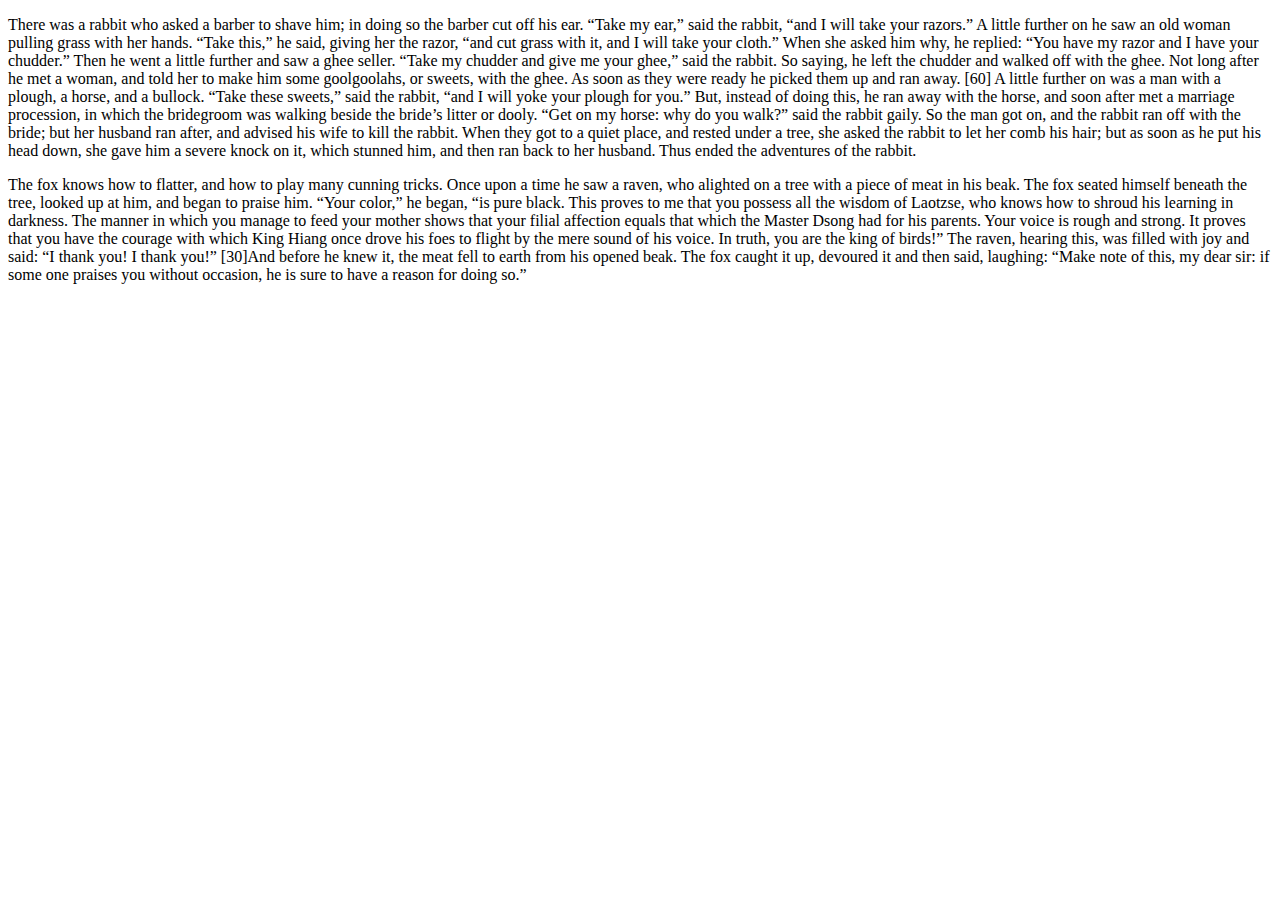
==== pages/cohort-0/cohort-0.html @ 91e4b297 "story added" ====
<!DOCTYPE html>
<head>
    <link rel="stylesheet" href="cohort-0.css">
</head> 

<body>
    <p> 
        There was a rabbit who asked a barber to shave him; in doing so the barber cut off his ear. “Take my ear,” said the rabbit, “and I will take your razors.”

        A little further on he saw an old woman pulling grass with her hands. “Take this,” he said, giving her the razor, “and cut grass with it, and I will take your cloth.”
        
        When she asked him why, he replied: “You have my razor and I have your chudder.”
        
        Then he went a little further and saw a ghee seller. “Take my chudder and give me your ghee,” said the rabbit. So saying, he left the chudder and walked off with the ghee.
        
        Not long after he met a woman, and told her to make him some goolgoolahs, or sweets, with the ghee. As soon as they were ready he picked them up and ran away. [60]
        
        A little further on was a man with a plough, a horse, and a bullock. “Take these sweets,” said the rabbit, “and I will yoke your plough for you.”
        
        But, instead of doing this, he ran away with the horse, and soon after met a marriage procession, in which the bridegroom was walking beside the bride’s litter or dooly. “Get on my horse: why do you walk?” said the rabbit gaily.
        
        So the man got on, and the rabbit ran off with the bride; but her husband ran after, and advised his wife to kill the rabbit.
        
        When they got to a quiet place, and rested under a tree, she asked the rabbit to let her comb his hair; but as soon as he put his head down, she gave him a severe knock on it, which stunned him, and then ran back to her husband. Thus ended the adventures of the rabbit. 
    </p>
    <p>
    	The fox knows how to flatter, and how to play many cunning tricks. Once upon a time he saw a raven, who alighted on a tree with a piece of meat in his beak. The fox seated himself beneath the tree, looked up at him, and began to praise him.

		“Your color,” he began, “is pure black. This proves to me that you possess all the wisdom of Laotzse, who knows how to shroud his learning in darkness. The manner in which you manage to feed your mother shows that your filial affection equals that which the Master Dsong had for his parents. Your voice is rough and strong. It proves that you have the courage with which King Hiang once drove his foes to flight by the mere sound of his voice. In truth, you are the king of birds!”

		The raven, hearing this, was filled with joy and said: “I thank you! I thank you!”

		[30]And before he knew it, the meat fell to earth from his opened beak.

		The fox caught it up, devoured it and then said, laughing: “Make note of this, my dear sir: if some one praises you without occasion, he is sure to have a reason for doing so.”
	</p>
</body>
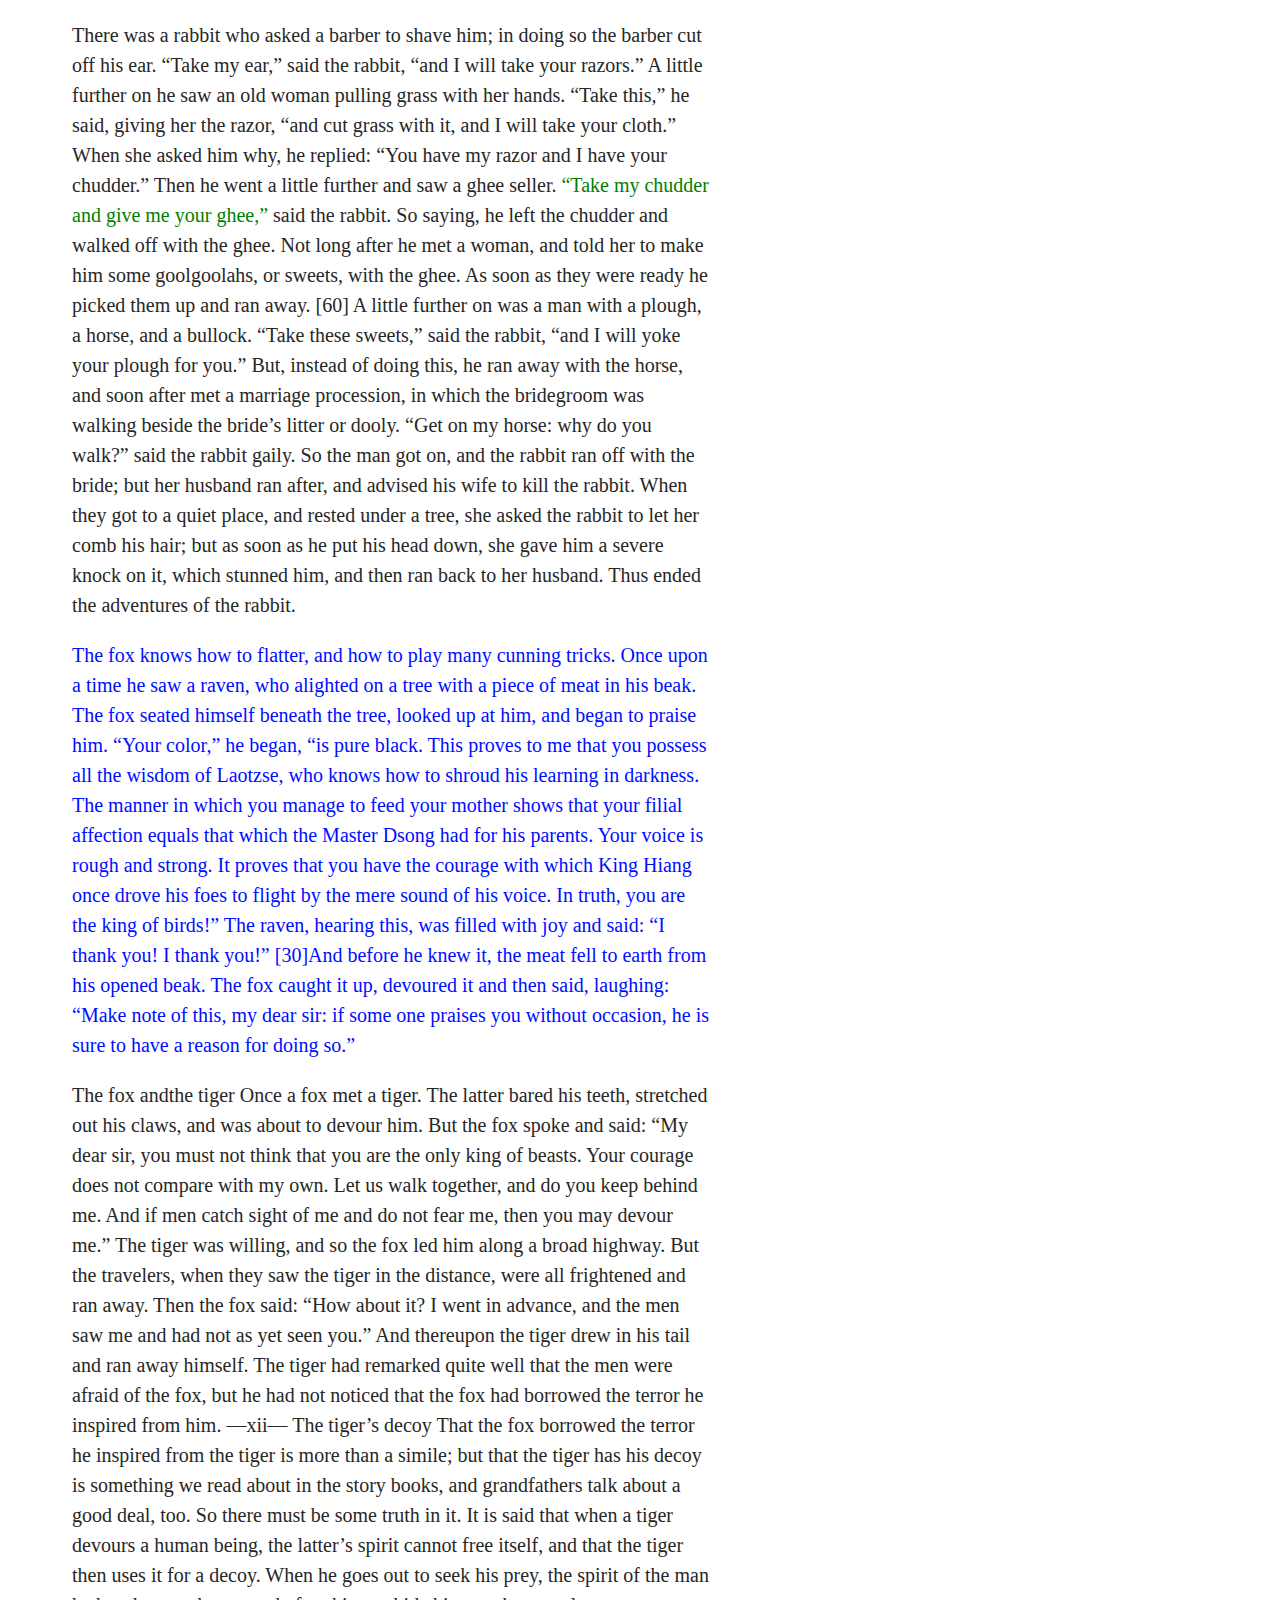
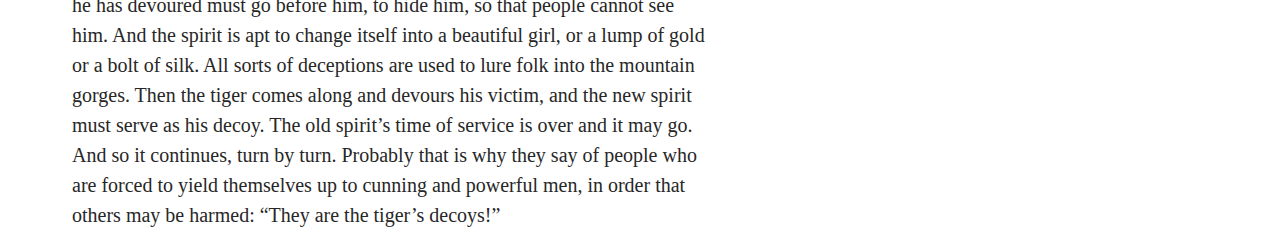
==== commit f28f3b51: "style tweaks" ====
--- a/pages/cohort-0/cohort-0.html
+++ b/pages/cohort-0/cohort-0.html
@@ -4,14 +4,14 @@
 </head> 
 
 <body>
-    <p> 
+    <p class="celine" id="celine1"> 
         There was a rabbit who asked a barber to shave him; in doing so the barber cut off his ear. “Take my ear,” said the rabbit, “and I will take your razors.”
 
         A little further on he saw an old woman pulling grass with her hands. “Take this,” he said, giving her the razor, “and cut grass with it, and I will take your cloth.”
         
         When she asked him why, he replied: “You have my razor and I have your chudder.”
         
-        Then he went a little further and saw a ghee seller. “Take my chudder and give me your ghee,” said the rabbit. So saying, he left the chudder and walked off with the ghee.
+        Then he went a little further and saw a ghee seller. <span id="special">“Take my chudder and give me your ghee,”</span> said the rabbit. So saying, he left the chudder and walked off with the ghee.
         
         Not long after he met a woman, and told her to make him some goolgoolahs, or sweets, with the ghee. As soon as they were ready he picked them up and ran away. [60]
         
@@ -34,4 +34,16 @@
 
 		The fox caught it up, devoured it and then said, laughing: “Make note of this, my dear sir: if some one praises you without occasion, he is sure to have a reason for doing so.”
 	</p>
+    <p class = "celine">
+The fox andthe tiger
+Once a fox met a tiger. The latter bared his teeth, stretched out his claws, and was about to devour him. But the fox spoke and said: “My dear sir, you must not think that you are the only king of beasts. Your courage does not compare with my own. Let us walk together, and do you keep behind me. And if men catch sight of me and do not fear me, then you may devour me.” The tiger was willing, and so the fox led him along a broad highway. But the travelers, when they saw the tiger in the distance, were all frightened and ran away.
+Then the fox said: “How about it? I went in advance, and the men saw me and had not as yet seen you.”
+And thereupon the tiger drew in his tail and ran away himself.
+The tiger had remarked quite well that the men were afraid of the fox, but he had not noticed that the fox had borrowed the terror he inspired from him.
+
+—xii—
+
+The tiger’s decoy
+That the fox borrowed the terror he inspired from the tiger is more than a simile; but that the tiger has his decoy is something we read about in the story books, and grandfathers talk about a good deal, too. So there must be some truth in it. It is said that when a tiger devours a human being, the latter’s spirit cannot free itself, and that the tiger then uses it for a decoy. When he goes out to seek his prey, the spirit of the man he has devoured must go before him, to hide him, so that people cannot see him. And the spirit is apt to change itself into a beautiful girl, or a lump of gold or a bolt of silk. All sorts of deceptions are used to lure folk into the mountain gorges. Then the tiger comes along and devours his victim, and the new spirit must serve as his decoy. The old spirit’s time of service is over and it may go. And so it continues, turn by turn. Probably that is why they say of people who are forced to yield themselves up to cunning and powerful men, in order that others may be harmed: “They are the tiger’s decoys!”
+</p>
 </body>
--- a/pages/cohort-0/cohort-0.css
+++ b/pages/cohort-0/cohort-0.css
@@ -0,0 +1,113 @@
+body {
+    width: 640px;
+    padding-left: 64px;
+}
+
+h1 {
+    /* header 1 styles here */
+}
+
+h2 {
+    /* header 2 styles here */
+}
+
+h3 {
+    /* header 3 styles here */
+}
+
+h4 {
+    /* header 4 styles here */
+}
+
+p {
+    color: rgb(0,14,255,1);
+    font-size: 1.25em;
+    line-height: 1.5em;
+}
+
+a {
+    /* link text styles here */ 
+}
+
+a:hover {
+    /* link text when hovered over styles here */ 
+}
+
+a:active {
+    /* link text when being clicked on over styles here */ 
+}
+
+a:visited {
+    /* link text that's been visited over styles here (defaults ugly) */ 
+}
+
+.celine {
+   color: #272727 
+}
+
+#special {
+    color: green;
+}
+/* 
+CSS SYNTAX 
+
+type-of-thing-you-want-to-style {
+    property: value;
+}
+
+for example the following will style all "p" which is HTML speak for body text
+
+p {
+    color: #FFFFFF;
+    font-family: Times, serif;
+}
+
+-----------
+
+COMMONLY USED CSS PROPERTIES. 
+see here for full list of props https://www.w3schools.com/cssref/default.asp 
+
+DOC LAYOUT
+- background-color
+- grid (see https://css-tricks.com/snippets/css/complete-guide-grid/);
+- width
+- max-width 
+- margin
+- padding
+
+
+PARAGRAPH OR SECTION LAYOUT
+- display
+- position
+- width 
+- max-width 
+
+
+FONT STYLE
+- color
+- font-family
+- font-weight
+- font-size
+- line-height
+- letter-spacing
+- font-kerning
+- text-decoration
+
+
+PARAGRAPH OR SECTION STYLE
+- padding
+- padding-top
+- padding-left
+- padding-bottom 
+- padding-right
+- margin
+- margin-top
+- margin-left
+- margin-bottom 
+- margin-right
+- border-color
+- border-style
+- border-radius
+- text-align 
+
+*/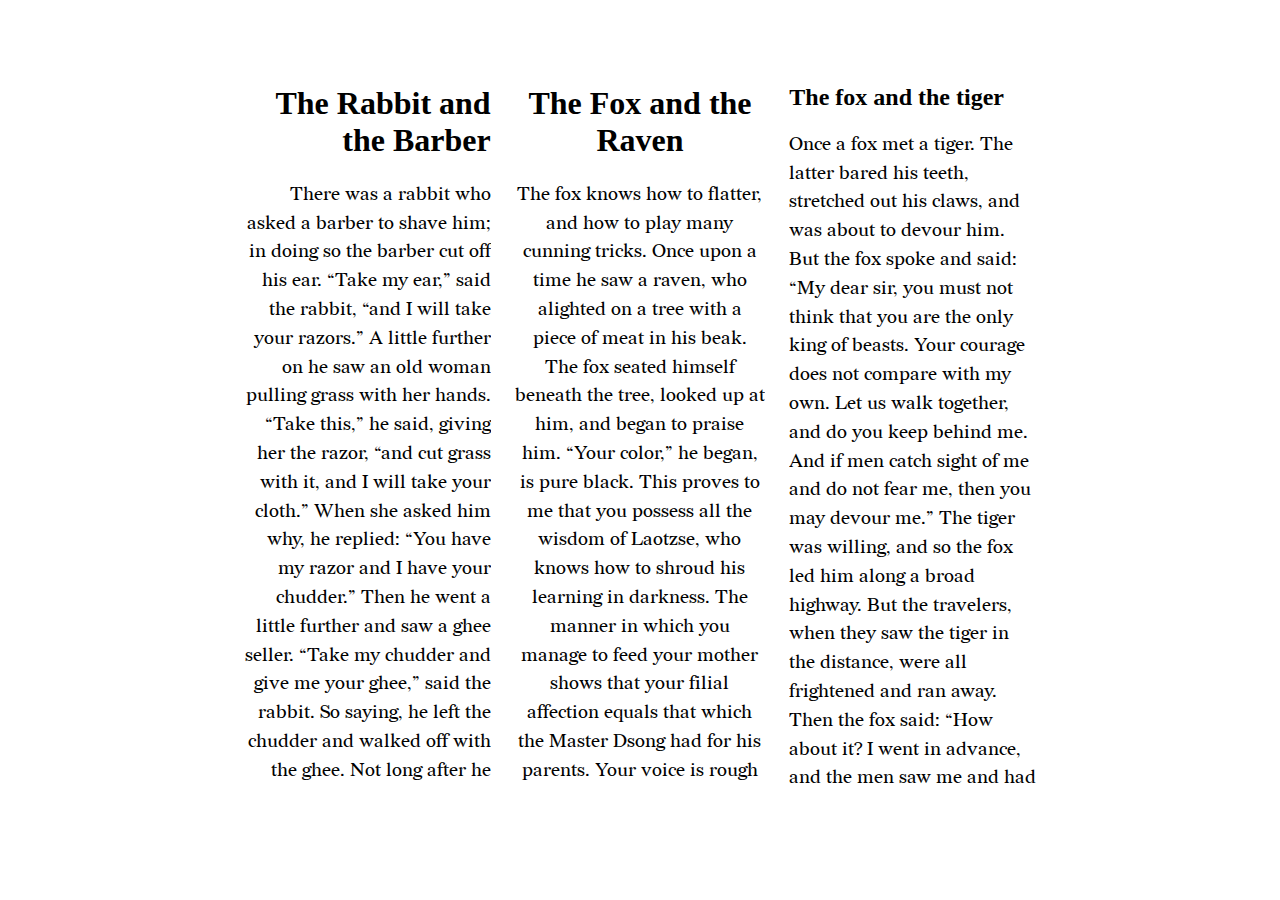
==== commit 2bad2b50: "javascript update" ====
--- a/pages/cohort-0/cohort-0.html
+++ b/pages/cohort-0/cohort-0.html
@@ -1,19 +1,29 @@
 <!DOCTYPE html>
+
 <head>
     <link rel="stylesheet" href="cohort-0.css">
+    <meta content="text/html;charset=utf-8" http-equiv="Content-Type">
+    <meta content="utf-8" http-equiv="encoding">
 </head> 
 
+
 <body>
-    <p class="celine" id="celine1"> 
+    <!-- <div id="spotlightLayout"> -->
+    <div id ="layout" class="equalLayout">
+
+    <div id ="celine"> 
+        <!-- <div id="largeStory"> -->
+        <h1>The Rabbit and the Barber</h1>
+        <p>
         There was a rabbit who asked a barber to shave him; in doing so the barber cut off his ear. “Take my ear,” said the rabbit, “and I will take your razors.”
 
         A little further on he saw an old woman pulling grass with her hands. “Take this,” he said, giving her the razor, “and cut grass with it, and I will take your cloth.”
         
         When she asked him why, he replied: “You have my razor and I have your chudder.”
         
-        Then he went a little further and saw a ghee seller. <span id="special">“Take my chudder and give me your ghee,”</span> said the rabbit. So saying, he left the chudder and walked off with the ghee.
+        Then he went a little further and saw a ghee seller. “Take my chudder and give me your ghee,” said the rabbit. So saying, he left the chudder and walked off with the ghee.
         
-        Not long after he met a woman, and told her to make him some goolgoolahs, or sweets, with the ghee. As soon as they were ready he picked them up and ran away. [60]
+        Not long after he met a woman, and told her to make him some goolgoolahs, or sweets, with the ghee. As soon as they were ready he picked them up and ran away.
         
         A little further on was a man with a plough, a horse, and a bullock. “Take these sweets,” said the rabbit, “and I will yoke your plough for you.”
         
@@ -22,28 +32,124 @@
         So the man got on, and the rabbit ran off with the bride; but her husband ran after, and advised his wife to kill the rabbit.
         
         When they got to a quiet place, and rested under a tree, she asked the rabbit to let her comb his hair; but as soon as he put his head down, she gave him a severe knock on it, which stunned him, and then ran back to her husband. Thus ended the adventures of the rabbit. 
-    </p>
-    <p>
-    	The fox knows how to flatter, and how to play many cunning tricks. Once upon a time he saw a raven, who alighted on a tree with a piece of meat in his beak. The fox seated himself beneath the tree, looked up at him, and began to praise him.
+        </p>
+    </div>
 
-		“Your color,” he began, “is pure black. This proves to me that you possess all the wisdom of Laotzse, who knows how to shroud his learning in darkness. The manner in which you manage to feed your mother shows that your filial affection equals that which the Master Dsong had for his parents. Your voice is rough and strong. It proves that you have the courage with which King Hiang once drove his foes to flight by the mere sound of his voice. In truth, you are the king of birds!”
+    <div id ="susie">
+        <!-- <div id= "smallStoryLeft"> -->
+
+        <h1>The Fox and the Raven</h1>
+        <p>
+    	The <span id="foxTrigger">fox</span> knows how to flatter, and how to play many cunning tricks. Once upon a time he saw a raven, who alighted on a tree with a piece of meat in his beak. The fox seated himself beneath the tree, looked up at him, and began to praise him.
+
+		<span class="foxQuote"> “Your color,”</span> he began, <span class="foxQuote"> is pure black. This proves to me that you possess all the wisdom of Laotzse, who knows how to shroud his learning in darkness. The manner in which you manage to feed your mother shows that your filial affection equals that which the Master Dsong had for his parents. Your voice is rough and strong. It proves that you have the courage with which King Hiang once drove his foes to flight by the mere sound of his voice. In truth, you are the king of birds!” </span>
 
 		The raven, hearing this, was filled with joy and said: “I thank you! I thank you!”
 
-		[30]And before he knew it, the meat fell to earth from his opened beak.
+		And before he knew it, the meat fell to earth from his opened beak.
 
-		The fox caught it up, devoured it and then said, laughing: “Make note of this, my dear sir: if some one praises you without occasion, he is sure to have a reason for doing so.”
-	</p>
-    <p class = "celine">
-The fox andthe tiger
-Once a fox met a tiger. The latter bared his teeth, stretched out his claws, and was about to devour him. But the fox spoke and said: “My dear sir, you must not think that you are the only king of beasts. Your courage does not compare with my own. Let us walk together, and do you keep behind me. And if men catch sight of me and do not fear me, then you may devour me.” The tiger was willing, and so the fox led him along a broad highway. But the travelers, when they saw the tiger in the distance, were all frightened and ran away.
-Then the fox said: “How about it? I went in advance, and the men saw me and had not as yet seen you.”
-And thereupon the tiger drew in his tail and ran away himself.
-The tiger had remarked quite well that the men were afraid of the fox, but he had not noticed that the fox had borrowed the terror he inspired from him.
+		The fox caught it up, devoured it and then said, laughing: <span class="foxQuote"> “Make note of this, my dear sir: if some one praises you without occasion, he is sure to have a reason for doing so.”</span> 
+        </p>
 
-—xii—
+	</div>
 
-The tiger’s decoy
-That the fox borrowed the terror he inspired from the tiger is more than a simile; but that the tiger has his decoy is something we read about in the story books, and grandfathers talk about a good deal, too. So there must be some truth in it. It is said that when a tiger devours a human being, the latter’s spirit cannot free itself, and that the tiger then uses it for a decoy. When he goes out to seek his prey, the spirit of the man he has devoured must go before him, to hide him, so that people cannot see him. And the spirit is apt to change itself into a beautiful girl, or a lump of gold or a bolt of silk. All sorts of deceptions are used to lure folk into the mountain gorges. Then the tiger comes along and devours his victim, and the new spirit must serve as his decoy. The old spirit’s time of service is over and it may go. And so it continues, turn by turn. Probably that is why they say of people who are forced to yield themselves up to cunning and powerful men, in order that others may be harmed: “They are the tiger’s decoys!”
-</p>
+    <div id = "ramon">
+        <!-- <div id= "smallStoryRight"> -->
+        <h2>The fox and the tiger </h2> 
+        <p>
+        
+        Once a fox met a tiger. The latter bared his teeth, stretched out his claws, and was about to devour him. But the fox spoke and said: “My dear sir, you must not think that you are the only king of beasts. Your courage does not compare with my own. Let us walk together, and do you keep behind me. And if men catch sight of me and do not fear me, then you may devour me.” The tiger was willing, and so the fox led him along a broad highway. But the travelers, when they saw the tiger in the distance, were all frightened and ran away.
+        Then the fox said: “How about it? I went in advance, and the men saw me and had not as yet seen you.”
+        And thereupon the tiger drew in his tail and ran away himself.
+        The tiger had remarked quite well that the men were afraid of the fox, but he had not noticed that the fox had borrowed the terror he inspired from him.
+
+        —xii—
+        </p>
+        <h2>The tiger’s decoy</h2>
+        <p>
+        That the fox borrowed the terror he inspired from the tiger is more than a simile; but that the tiger has his decoy is something we read about in the story books, and grandfathers talk about a good deal, too. So there must be some truth in it. It is said that when a tiger devours a human being, the latter’s spirit cannot free itself, and that the tiger then uses it for a decoy. When he goes out to seek his prey, the spirit of the man he has devoured must go before him, to hide him, so that people cannot see him. And the spirit is apt to change itself into a beautiful girl, or a lump of gold or a bolt of silk. All sorts of deceptions are used to lure folk into the mountain gorges. Then the tiger comes along and devours his victim, and the new spirit must serve as his decoy. The old spirit’s time of service is over and it may go. And so it continues, turn by turn. Probably that is why they say of people who are forced to yield themselves up to cunning and powerful men, in order that others may be harmed: “They are the tiger’s decoys!”
+        </p>
+    </div>
+</div> 
+
+
 </body>
+
+
+<script> 
+
+    // Script to  Highlight all Fox Quotes
+
+    let foxTrigger = document.getElementById('foxTrigger'); 
+
+
+    foxTrigger.addEventListener("mouseover", function () {
+        // console.log("hovered!")
+        let foxQuotes = document.getElementsByClassName('foxQuote');
+        for (let quote in foxQuotes) {
+            if (foxQuotes.hasOwnProperty(quote)) {
+                foxQuotes[quote].classList.add('highlight')
+                // console.log("highlighted")
+            }
+        }
+    })
+
+    foxTrigger.addEventListener("mouseleave", function () {
+        // console.log("exited!")
+        let foxQuotes = document.getElementsByClassName('foxQuote'); 
+        for (let quote in foxQuotes) {
+            if (foxQuotes.hasOwnProperty(quote)) {
+                foxQuotes[quote].classList.remove('highlight')
+                // console.log("unhighlighted")
+            }
+        }
+    })
+    // End Script to Highlight Fox Quotes
+
+    //Script to resize the grid
+    let layout = document.getElementById('layout');
+    let ramon = document.getElementById('ramon');
+    let susie = document.getElementById('susie');
+    let celine = document.getElementById('celine');
+
+    // this is just if you click celine. Can't you make it do it works no matter what you click?
+    celine.addEventListener("click", function() {
+        layout.classList.remove("equalLayout");
+        layout.classList.add("spotlightLayout");
+        celine.classList.remove('smallStoryLeft', 'smallStoryRight');
+        celine.classList.add('largeStory');
+        susie.classList.remove('smallStoryRight', 'largeStory');
+        susie.classList.add('smallStoryLeft');
+        ramon.classList.remove('largeStory', 'smallStoryLeft');
+        ramon.classList.add('smallStoryRight');
+    })
+
+    susie.addEventListener("click", function() {
+        layout.classList.remove("equalLayout");
+        layout.classList.add("spotlightLayout");
+        susie.classList.remove('smallStoryLeft', 'smallStoryRight');
+        susie.classList.add('largeStory');
+        ramon.classList.remove('smallStoryRight', 'largeStory');
+        ramon.classList.add('smallStoryLeft');
+        celine.classList.remove('largeStory', 'smallStoryLeft');
+        celine.classList.add('smallStoryRight');
+    })
+
+    ramon.addEventListener("click", function() {
+        layout.classList.remove("equalLayout");
+        layout.classList.add("spotlightLayout");
+        ramon.classList.remove('smallStoryLeft', 'smallStoryRight');
+        ramon.classList.add('largeStory');
+        celine.classList.remove('smallStoryRight', 'largeStory');
+        celine.classList.add('smallStoryLeft');
+        susie.classList.remove('largeStory', 'smallStortLeft');
+        susie.classList.add('smallStoryRight');
+    })
+
+    //End Script to resize grid
+
+
+</script>
+
+
+
--- a/pages/cohort-0/cohort-0.css
+++ b/pages/cohort-0/cohort-0.css
@@ -1,6 +1,133 @@
+/* Importing fonts */
+
+/* REDACTION REGULAR */
+@font-face {
+    font-family: Redaction;
+    src: url("./fonts/Redaction-Regular.woff2");
+  }
+
+@font-face {
+    font-family: Redaction;
+    src: url("./fonts/Redaction-Italic.woff2");
+    font-style: italic;
+}
+
+/* REDACTION-10 */
+@font-face {
+    font-family: Redaction-10;
+    src: url("./fonts/Redaction_10-Bold.woff2");
+    font-weight: bold;
+}
+
+@font-face {
+    font-family: Redaction-10;
+    src: url("./fonts/Redaction_10-Regular.woff2");
+  }
+
+@font-face {
+    font-family: Redaction-10;
+    src: url("./fonts/Redaction_10-Italic.woff2");
+    font-style: italic;
+}
+
+/* REDACTION-20 */
+@font-face {
+    font-family: Redaction-20;
+    src: url("./fonts/Redaction_20-Bold.woff2");
+    font-weight: bold;
+}
+
+@font-face {
+    font-family: Redaction-20;
+    src: url("./fonts/Redaction_20-Regular.woff2");
+  }
+
+@font-face {
+    font-family: Redaction-20;
+    src: url("./fonts/Redaction_20-Italic.woff2");
+    font-style: italic;
+}
+
+/* REDACTION-35 */
+@font-face {
+    font-family: Redaction-35;
+    src: url("./fonts/Redaction_35-Bold.woff2");
+    font-weight: bold;
+}
+
+@font-face {
+    font-family: Redaction-35;
+    src: url("./fonts/Redaction_35-Regular.woff2");
+  }
+
+@font-face {
+    font-family: Redaction-35;
+    src: url("./fonts/Redaction_35-Italic.woff2");
+    font-style: italic;
+}
+
+/* REDACTION-50 */
+@font-face {
+    font-family: Redaction-50;
+    src: url("./fonts/Redaction_10-Bold.woff2");
+    font-weight: bold;
+}
+
+@font-face {
+    font-family: Redaction-50;
+    src: url("./fonts/Redaction_50-Regular.woff2");
+  }
+
+@font-face {
+    font-family: Redaction-50;
+    src: url("./fonts/Redaction_50-Italic.woff2");
+    font-style: italic;
+}
+
+/* REDACTION-70 */
+@font-face {
+    font-family: Redaction-70;
+    src: url("./fonts/Redaction_70-Bold.woff2");
+    font-weight: bold;
+}
+
+@font-face {
+    font-family: Redaction-70;
+    src: url("./fonts/Redaction_70-Regular.woff2");
+  }
+
+@font-face {
+    font-family: Redaction-70;
+    src: url("./fonts/Redaction_70-Italic.woff2");
+    font-style: italic;
+}
+
+/* REDACTION-100 */
+@font-face {
+    font-family: Redaction-100;
+    src: url("./fonts/Redaction_100-Bold.woff2");
+    font-weight: bold;
+}
+
+@font-face {
+    font-family: Redaction-100;
+    src: url("./fonts/Redaction_100-Regular.woff2");
+  }
+
+@font-face {
+    font-family: Redaction-10;
+    src: url("./fonts/Redaction_10-Italic.woff2");
+    font-style: italic;
+}
+
+
+/* THIS IS WHERE THE STYLING STARTS */
+
 body {
-    width: 640px;
-    padding-left: 64px;
+    max-width: 800px;
+    padding-left:64px;
+    padding-right:64px;
+    margin: 64px auto 0px auto;
 }
 
 h1 {
@@ -20,9 +147,10 @@
 }
 
 p {
-    color: rgb(0,14,255,1);
-    font-size: 1.25em;
+    /* color: #272727; */
+    font-size: 1.2em;
     line-height: 1.5em;
+    font-family: 'Redaction';
 }
 
 a {
@@ -41,13 +169,93 @@
     /* link text that's been visited over styles here (defaults ugly) */ 
 }
 
-.celine {
-   color: #272727 
-}
-
 #special {
     color: green;
 }
+
+
+.equalLayout{
+    display:grid;
+    grid-template-columns: 1fr 1fr 1fr;
+    grid-column-gap: 24px; 
+    height: 80vh;
+    overflow:hidden;
+}
+
+.spotlightLayout {
+    display:grid;
+    grid-template-columns: 1fr 1fr;
+    grid-template-rows: 60vh 20vh;
+    grid-gap: 24px; 
+    height: 80vh;
+    overflow:hidden;
+}
+
+.largeStory {
+    grid-column-start: 1;
+    grid-column-end: 3;
+    grid-row-start: 1;
+    grid-row-end: 2;
+    text-align: center !important;
+
+}
+
+.smallStoryLeft {
+    grid-column-start: 1;
+    grid-column-end: 2;
+    grid-row-start: 2;
+    grid-row-end: 3;
+    text-align: right !important;
+
+
+}
+
+.smallStoryRight {
+    grid-column-start: 2;
+    grid-column-end: 3;
+    grid-row-start: 2;
+    grid-row-end: 3;
+    text-align: left !important;
+
+
+}
+
+#celine {
+   text-align: right;
+   overflow-y: scroll;
+}
+
+#celine::-webkit-scrollbar {
+    background:transparent;
+    display:none;
+}
+
+
+#susie{
+    text-align: center;
+    overflow-y: scroll;
+}
+
+#susie::-webkit-scrollbar {
+    background:transparent;
+    display:none;
+}
+
+#ramon{
+    text-align: left;
+    overflow-y: scroll;
+}
+
+#ramon::-webkit-scrollbar {
+    background:transparent;
+    display:none;}
+
+.highlight {
+    background-color: #272727;
+    color: white;
+    border-radius: 2px;
+}
+
 /* 
 CSS SYNTAX 
 
@@ -110,4 +318,29 @@
 - border-radius
 - text-align 
 
+*/
+
+
+/* 
+
+HOW TO MAKE CHANGES TO GITHUB
+Do this exactly. The instructions will make sense as you follow them. If it doesn't work, get my attention and I'll help.
+
+Do this only when you open terminal
+    - Open terminal
+    - type "cd" + space + drag onceuponatype folder into terminal window, hit enter
+
+Do this every time you want to make a change
+    - type "git pull origin master" to check for updates
+    - Then type: git status
+    - Check that it found all the changes you made correctly
+    - Then type: git add *
+    - Then type: git commit -m "write a short message about your changes"
+    - Then type: git push origin master
+    - It should say "working tree clean"
+    BOOM! All done!
+
+PULL DOWN THE LATEST UPDATE
+type into terminal : git pull orgin master 
+
 */